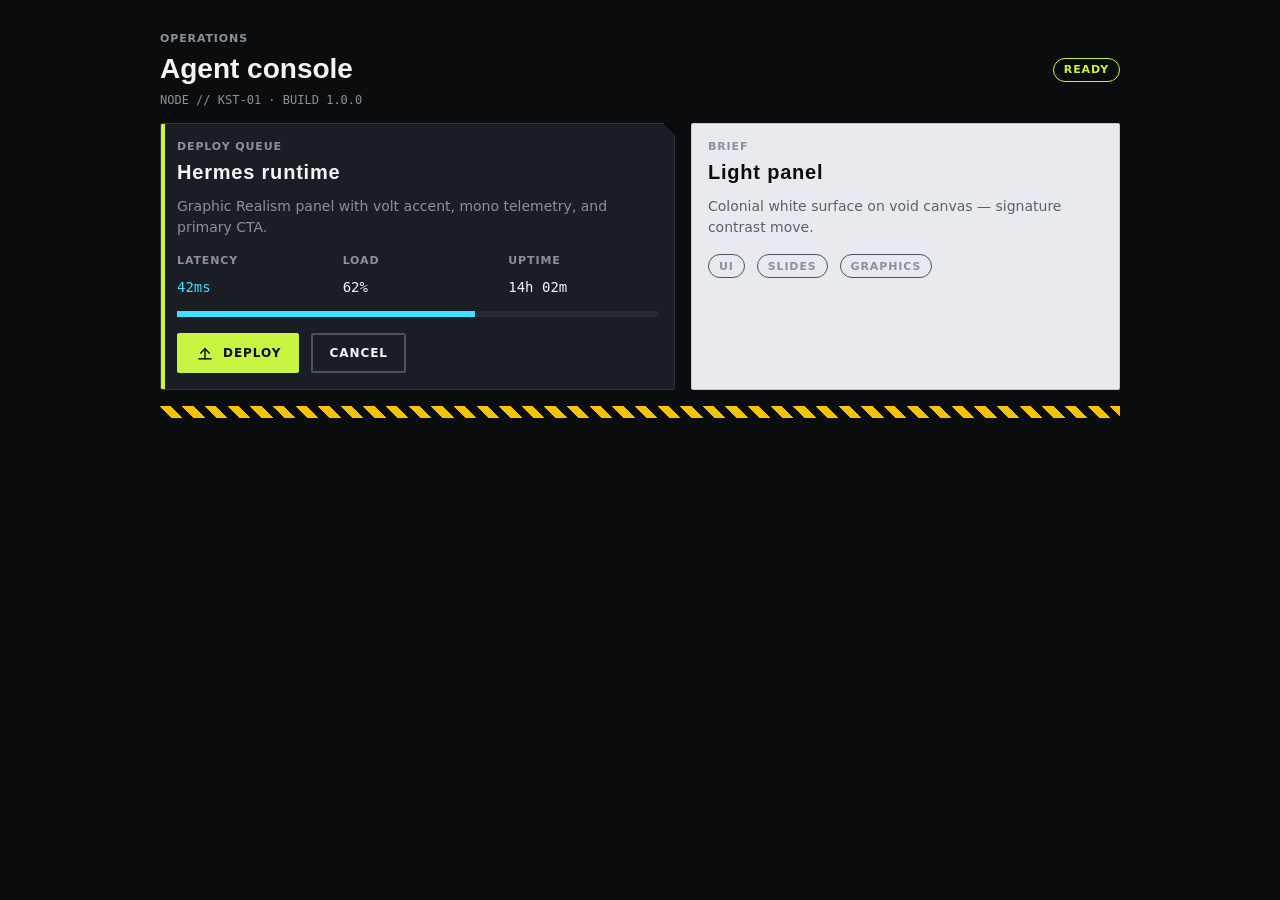
==== examples/ui-panel.html @ a3b9c21b "feat: agents skills, icons, decals, backgrounds, components, examples" ====
<!DOCTYPE html>
<html lang="en">
<head>
  <meta charset="UTF-8" />
  <meta name="viewport" content="width=device-width, initial-scale=1" />
  <title>MGR Example — UI Panel</title>
  <link rel="stylesheet" href="../tokens/tokens.css" />
  <link rel="stylesheet" href="../components/utilities.css" />
  <style>
    * { box-sizing: border-box; }
    body {
      margin: 0;
      min-height: 100vh;
      font-family: var(--mgr-font-ui);
      background: var(--mgr-bg-void);
      color: var(--mgr-ink-on-dark);
      padding: var(--mgr-space-6);
    }
    .layout {
      max-width: 960px;
      margin: 0 auto;
      display: grid;
      gap: var(--mgr-space-4);
      grid-template-columns: 1.2fr 1fr;
    }
    .span-2 { grid-column: 1 / -1; }
    .row { display: flex; gap: var(--mgr-space-3); flex-wrap: wrap; align-items: center; }
    .grid-telem {
      display: grid;
      grid-template-columns: repeat(3, 1fr);
      gap: var(--mgr-space-4);
      margin: var(--mgr-space-4) 0;
    }
    .icon { width: 20px; height: 20px; display: inline-block; }
    h1 { font-family: var(--mgr-font-display); font-size: var(--mgr-fs-2xl); margin: 0 0 var(--mgr-space-2); }
    .meta { font-family: var(--mgr-font-mono); color: var(--mgr-ink-muted); font-size: var(--mgr-fs-sm); }
  </style>
</head>
<body>
  <div class="layout">
    <header class="span-2 row" style="justify-content: space-between;">
      <div>
        <div class="mgr-panel__label">Operations</div>
        <h1>Agent console</h1>
        <div class="meta">NODE // KST-01 · BUILD 1.0.0</div>
      </div>
      <span class="mgr-chip mgr-chip--ready">Ready</span>
    </header>

    <section class="mgr-panel mgr-accent-bar--volt mgr-clip-corner">
      <div class="mgr-panel__label">Deploy queue</div>
      <h2 class="mgr-title">Hermes runtime</h2>
      <p class="mgr-body">Graphic Realism panel with volt accent, mono telemetry, and primary CTA.</p>
      <div class="grid-telem">
        <div class="mgr-telem">
          <span class="mgr-panel__label">Latency</span>
          <span class="mgr-mono" style="color: var(--mgr-accent-cyan);">42ms</span>
        </div>
        <div class="mgr-telem">
          <span class="mgr-panel__label">Load</span>
          <span class="mgr-mono">62%</span>
        </div>
        <div class="mgr-telem">
          <span class="mgr-panel__label">Uptime</span>
          <span class="mgr-mono">14h 02m</span>
        </div>
      </div>
      <div class="mgr-progress" aria-hidden="true"><span style="width:62%"></span></div>
      <div class="row" style="margin-top: var(--mgr-space-4);">
        <button class="mgr-btn mgr-btn--primary">
          <svg class="icon" viewBox="0 0 24 24" fill="none" stroke="currentColor" stroke-width="1.75" stroke-linecap="square" stroke-linejoin="miter"><path d="M12 19V7"/><path d="M7 12l5-5 5 5"/><path d="M5 19h14"/></svg>
          Deploy
        </button>
        <button class="mgr-btn mgr-btn--secondary">Cancel</button>
      </div>
    </section>

    <section class="mgr-panel mgr-panel--light">
      <div class="mgr-panel__label">Brief</div>
      <h2 class="mgr-title" style="color: var(--mgr-ink-primary);">Light panel</h2>
      <p class="mgr-body" style="color: var(--mgr-ink-faint);">Colonial white surface on void canvas — signature contrast move.</p>
      <div class="row" style="margin-top: var(--mgr-space-4);">
        <span class="mgr-chip">UI</span>
        <span class="mgr-chip">Slides</span>
        <span class="mgr-chip">Graphics</span>
      </div>
    </section>

    <div class="span-2 mgr-hazard-bar" role="presentation"></div>
  </div>
</body>
</html>
---- tokens/tokens.css ----
/* Graphic Realism Design Tokens v1.0.0
   https://github.com/Kosetor/graphic-realism-design
*/

:root {
  /* Surfaces */
  --mgr-bg-void: #0b0c0e;
  --mgr-bg-base: #12141a;
  --mgr-bg-panel: #1a1d24;
  --mgr-bg-elevated: #242832;
  --mgr-bg-white: #e8eaef;
  --mgr-bg-frost: #f4f5f7;

  /* Ink */
  --mgr-ink-primary: #0b0c0e;
  --mgr-ink-on-dark: #f4f5f7;
  --mgr-ink-muted: #8b919c;
  --mgr-ink-faint: #5a606c;

  /* Lines */
  --mgr-line: #2e3440;
  --mgr-line-strong: #4a5160;
  --mgr-line-on-light: #c5c9d2;

  /* Accents */
  --mgr-accent-signal: #ff3b4a;
  --mgr-accent-volt: #c8f542;
  --mgr-accent-cyan: #3de0ff;
  --mgr-accent-amber: #ffb020;
  --mgr-accent-violet: #a78bfa;

  /* Hazard */
  --mgr-hazard-a: #0b0c0e;
  --mgr-hazard-b: #f5c400;
  --mgr-hazard-w: #f4f5f7;

  /* Semantic */
  --mgr-ok: #3ddc97;
  --mgr-warn: var(--mgr-accent-amber);
  --mgr-err: var(--mgr-accent-signal);
  --mgr-info: var(--mgr-accent-cyan);

  /* Typography */
  --mgr-font-ui: "Inter", "IBM Plex Sans", "Helvetica Neue", system-ui, sans-serif;
  --mgr-font-display: "Space Grotesk", "Chakra Petch", "DIN Condensed", sans-serif;
  --mgr-font-mono: "IBM Plex Mono", "JetBrains Mono", "Roboto Mono", ui-monospace, monospace;

  --mgr-fs-xs: 11px;
  --mgr-fs-sm: 12px;
  --mgr-fs-md: 14px;
  --mgr-fs-lg: 16px;
  --mgr-fs-xl: 20px;
  --mgr-fs-2xl: 28px;
  --mgr-fs-3xl: 40px;

  --mgr-lh-tight: 1.15;
  --mgr-lh-ui: 1.35;
  --mgr-lh-body: 1.5;

  --mgr-track-display: 0.04em;
  --mgr-track-label: 0.08em;

  /* Space */
  --mgr-space-1: 4px;
  --mgr-space-2: 8px;
  --mgr-space-3: 12px;
  --mgr-space-4: 16px;
  --mgr-space-5: 24px;
  --mgr-space-6: 32px;
  --mgr-space-7: 48px;

  /* Radius */
  --mgr-radius-none: 0;
  --mgr-radius-sm: 2px;
  --mgr-radius-md: 4px;
  --mgr-radius-lg: 8px;
  --mgr-radius-pill: 999px;

  /* Borders & icons */
  --mgr-border: 1px;
  --mgr-border-strong: 2px;
  --mgr-icon-size: 24px;
  --mgr-icon-stroke: 1.75px;
  --mgr-hit: 44px;

  /* Motion */
  --mgr-ease: cubic-bezier(0.2, 0.8, 0.2, 1);
  --mgr-dur-fast: 120ms;
  --mgr-dur-ui: 180ms;
  --mgr-dur-panel: 280ms;
}

@media (prefers-reduced-motion: reduce) {
  :root {
    --mgr-dur-fast: 0ms;
    --mgr-dur-ui: 0ms;
    --mgr-dur-panel: 0ms;
  }
}
---- components/utilities.css ----
/* Graphic Realism utilities — requires tokens/tokens.css */

.mgr-panel {
  background: var(--mgr-bg-panel);
  border: var(--mgr-border) solid var(--mgr-line);
  border-radius: var(--mgr-radius-sm);
  color: var(--mgr-ink-on-dark);
  padding: var(--mgr-space-4);
}

.mgr-panel--light {
  background: var(--mgr-bg-white);
  color: var(--mgr-ink-primary);
  border-color: var(--mgr-line-on-light);
}

.mgr-panel__label {
  font-family: var(--mgr-font-ui);
  font-size: var(--mgr-fs-xs);
  font-weight: 600;
  letter-spacing: var(--mgr-track-label);
  text-transform: uppercase;
  color: var(--mgr-ink-muted);
  margin: 0 0 var(--mgr-space-2);
}

.mgr-title {
  font-family: var(--mgr-font-display);
  font-size: var(--mgr-fs-xl);
  font-weight: 700;
  line-height: var(--mgr-lh-tight);
  letter-spacing: var(--mgr-track-display);
  margin: 0 0 var(--mgr-space-3);
}

.mgr-body {
  font-family: var(--mgr-font-ui);
  font-size: var(--mgr-fs-md);
  line-height: var(--mgr-lh-body);
  color: var(--mgr-ink-muted);
  margin: 0;
}

.mgr-mono {
  font-family: var(--mgr-font-mono);
  font-size: var(--mgr-fs-md);
  font-weight: 500;
  font-variant-numeric: tabular-nums;
}

.mgr-btn {
  display: inline-flex;
  align-items: center;
  justify-content: center;
  gap: var(--mgr-space-2);
  min-height: 40px;
  padding: 0 var(--mgr-space-4);
  border-radius: var(--mgr-radius-sm);
  font-family: var(--mgr-font-ui);
  font-size: var(--mgr-fs-sm);
  font-weight: 700;
  letter-spacing: var(--mgr-track-label);
  text-transform: uppercase;
  cursor: pointer;
  transition:
    background var(--mgr-dur-fast) var(--mgr-ease),
    color var(--mgr-dur-fast) var(--mgr-ease),
    border-color var(--mgr-dur-fast) var(--mgr-ease);
}

.mgr-btn:focus-visible {
  outline: 2px solid var(--mgr-accent-cyan);
  outline-offset: 2px;
}

.mgr-btn--primary {
  background: var(--mgr-accent-volt);
  color: var(--mgr-ink-primary);
  border: var(--mgr-border-strong) solid var(--mgr-accent-volt);
}

.mgr-btn--primary:hover {
  filter: brightness(1.05);
}

.mgr-btn--secondary {
  background: transparent;
  color: var(--mgr-ink-on-dark);
  border: var(--mgr-border-strong) solid var(--mgr-line-strong);
}

.mgr-btn--danger {
  background: var(--mgr-accent-signal);
  color: var(--mgr-ink-on-dark);
  border: var(--mgr-border-strong) solid var(--mgr-accent-signal);
}

.mgr-accent-bar {
  box-shadow: inset 4px 0 0 0 var(--mgr-accent-signal);
}

.mgr-accent-bar--volt {
  box-shadow: inset 4px 0 0 0 var(--mgr-accent-volt);
}

.mgr-accent-bar--cyan {
  box-shadow: inset 4px 0 0 0 var(--mgr-accent-cyan);
}

.mgr-hazard-bar {
  height: 12px;
  background: repeating-linear-gradient(
    45deg,
    var(--mgr-hazard-a) 0 8px,
    var(--mgr-hazard-b) 8px 16px
  );
}

.mgr-clip-corner {
  clip-path: polygon(0 0, calc(100% - 12px) 0, 100% 12px, 100% 100%, 0 100%);
}

.mgr-telem {
  display: flex;
  flex-direction: column;
  gap: var(--mgr-space-1);
}

.mgr-progress {
  height: 6px;
  background: var(--mgr-bg-elevated);
  border-radius: var(--mgr-radius-none);
  overflow: hidden;
}

.mgr-progress > span {
  display: block;
  height: 100%;
  background: var(--mgr-accent-cyan);
}

.mgr-chip {
  display: inline-flex;
  align-items: center;
  gap: 6px;
  min-height: 24px;
  padding: 0 10px;
  border-radius: var(--mgr-radius-pill);
  border: 1px solid var(--mgr-line-strong);
  font-size: var(--mgr-fs-xs);
  font-weight: 600;
  letter-spacing: var(--mgr-track-label);
  text-transform: uppercase;
  color: var(--mgr-ink-muted);
}

.mgr-chip--ready {
  border-color: var(--mgr-accent-volt);
  color: var(--mgr-accent-volt);
}
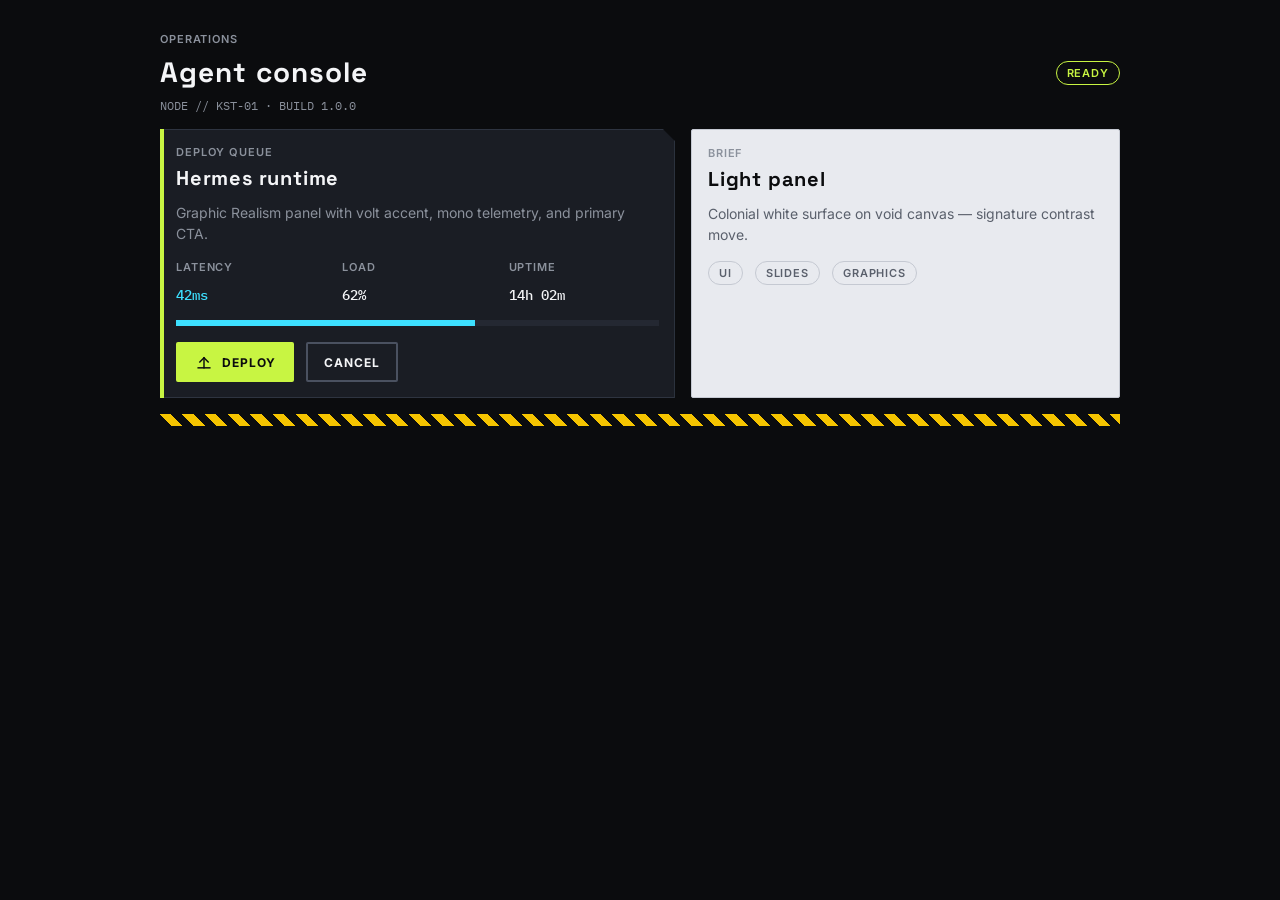
==== commit d1a67f16: "fix: fonts, corner chrome, self-contained demos, GitHub Pages" ====
--- a/examples/ui-panel.html
+++ b/examples/ui-panel.html
@@ -4,6 +4,9 @@
   <meta charset="UTF-8" />
   <meta name="viewport" content="width=device-width, initial-scale=1" />
   <title>MGR Example — UI Panel</title>
+  <link rel="preconnect" href="https://fonts.googleapis.com" />
+  <link rel="preconnect" href="https://fonts.gstatic.com" crossorigin />
+  <link href="https://fonts.googleapis.com/css2?family=IBM+Plex+Mono:wght@500;600&family=Inter:wght@400;500;600;700&family=Space+Grotesk:wght@600;700&display=swap" rel="stylesheet" />
   <link rel="stylesheet" href="../tokens/tokens.css" />
   <link rel="stylesheet" href="../components/utilities.css" />
   <style>
@@ -31,9 +34,21 @@
       gap: var(--mgr-space-4);
       margin: var(--mgr-space-4) 0;
     }
-    .icon { width: 20px; height: 20px; display: inline-block; }
-    h1 { font-family: var(--mgr-font-display); font-size: var(--mgr-fs-2xl); margin: 0 0 var(--mgr-space-2); }
-    .meta { font-family: var(--mgr-font-mono); color: var(--mgr-ink-muted); font-size: var(--mgr-fs-sm); }
+    .icon { width: 20px; height: 20px; display: inline-block; flex-shrink: 0; }
+    h1 {
+      font-family: var(--mgr-font-display);
+      font-size: var(--mgr-fs-2xl);
+      margin: 0 0 var(--mgr-space-2);
+      letter-spacing: var(--mgr-track-display);
+    }
+    .meta {
+      font-family: var(--mgr-font-mono);
+      color: var(--mgr-ink-muted);
+      font-size: var(--mgr-fs-sm);
+    }
+    @media (max-width: 720px) {
+      .layout { grid-template-columns: 1fr; }
+    }
   </style>
 </head>
 <body>
@@ -67,18 +82,18 @@
       </div>
       <div class="mgr-progress" aria-hidden="true"><span style="width:62%"></span></div>
       <div class="row" style="margin-top: var(--mgr-space-4);">
-        <button class="mgr-btn mgr-btn--primary">
-          <svg class="icon" viewBox="0 0 24 24" fill="none" stroke="currentColor" stroke-width="1.75" stroke-linecap="square" stroke-linejoin="miter"><path d="M12 19V7"/><path d="M7 12l5-5 5 5"/><path d="M5 19h14"/></svg>
+        <button class="mgr-btn mgr-btn--primary" type="button">
+          <svg class="icon" viewBox="0 0 24 24" fill="none" stroke="currentColor" stroke-width="1.75" stroke-linecap="square" stroke-linejoin="miter" aria-hidden="true"><path d="M12 19V7"/><path d="M7 12l5-5 5 5"/><path d="M5 19h14"/></svg>
           Deploy
         </button>
-        <button class="mgr-btn mgr-btn--secondary">Cancel</button>
+        <button class="mgr-btn mgr-btn--secondary" type="button">Cancel</button>
       </div>
     </section>
 
     <section class="mgr-panel mgr-panel--light">
       <div class="mgr-panel__label">Brief</div>
-      <h2 class="mgr-title" style="color: var(--mgr-ink-primary);">Light panel</h2>
-      <p class="mgr-body" style="color: var(--mgr-ink-faint);">Colonial white surface on void canvas — signature contrast move.</p>
+      <h2 class="mgr-title">Light panel</h2>
+      <p class="mgr-body">Colonial white surface on void canvas — signature contrast move.</p>
       <div class="row" style="margin-top: var(--mgr-space-4);">
         <span class="mgr-chip">UI</span>
         <span class="mgr-chip">Slides</span>
--- a/components/utilities.css
+++ b/components/utilities.css
@@ -1,6 +1,7 @@
 /* Graphic Realism utilities — requires tokens/tokens.css */
 
 .mgr-panel {
+  position: relative;
   background: var(--mgr-bg-panel);
   border: var(--mgr-border) solid var(--mgr-line);
   border-radius: var(--mgr-radius-sm);
@@ -12,6 +13,55 @@
   background: var(--mgr-bg-white);
   color: var(--mgr-ink-primary);
   border-color: var(--mgr-line-on-light);
+}
+
+/* Corner cut: clip-path + inset shadow so the edge stays clean (no torn border) */
+.mgr-clip-corner {
+  border: none;
+  border-radius: 0;
+  clip-path: polygon(0 0, calc(100% - 12px) 0, 100% 12px, 100% 100%, 0 100%);
+  box-shadow: inset 0 0 0 1px var(--mgr-line);
+}
+
+.mgr-panel--light.mgr-clip-corner {
+  box-shadow: inset 0 0 0 1px var(--mgr-line-on-light);
+}
+
+/* Accent bars combine with optional corner chrome via layered inset shadows */
+.mgr-accent-bar {
+  box-shadow:
+    inset 4px 0 0 0 var(--mgr-accent-signal),
+    inset 0 0 0 1px var(--mgr-line);
+}
+
+.mgr-accent-bar--volt {
+  box-shadow:
+    inset 4px 0 0 0 var(--mgr-accent-volt),
+    inset 0 0 0 1px var(--mgr-line);
+}
+
+.mgr-accent-bar--cyan {
+  box-shadow:
+    inset 4px 0 0 0 var(--mgr-accent-cyan),
+    inset 0 0 0 1px var(--mgr-line);
+}
+
+.mgr-clip-corner.mgr-accent-bar {
+  box-shadow:
+    inset 4px 0 0 0 var(--mgr-accent-signal),
+    inset 0 0 0 1px var(--mgr-line);
+}
+
+.mgr-clip-corner.mgr-accent-bar--volt {
+  box-shadow:
+    inset 4px 0 0 0 var(--mgr-accent-volt),
+    inset 0 0 0 1px var(--mgr-line);
+}
+
+.mgr-clip-corner.mgr-accent-bar--cyan {
+  box-shadow:
+    inset 4px 0 0 0 var(--mgr-accent-cyan),
+    inset 0 0 0 1px var(--mgr-line);
 }
 
 .mgr-panel__label {
@@ -65,7 +115,8 @@
   transition:
     background var(--mgr-dur-fast) var(--mgr-ease),
     color var(--mgr-dur-fast) var(--mgr-ease),
-    border-color var(--mgr-dur-fast) var(--mgr-ease);
+    border-color var(--mgr-dur-fast) var(--mgr-ease),
+    filter var(--mgr-dur-fast) var(--mgr-ease);
 }
 
 .mgr-btn:focus-visible {
@@ -89,22 +140,14 @@
   border: var(--mgr-border-strong) solid var(--mgr-line-strong);
 }
 
+.mgr-btn--secondary:hover {
+  border-color: var(--mgr-ink-muted);
+}
+
 .mgr-btn--danger {
   background: var(--mgr-accent-signal);
   color: var(--mgr-ink-on-dark);
   border: var(--mgr-border-strong) solid var(--mgr-accent-signal);
-}
-
-.mgr-accent-bar {
-  box-shadow: inset 4px 0 0 0 var(--mgr-accent-signal);
-}
-
-.mgr-accent-bar--volt {
-  box-shadow: inset 4px 0 0 0 var(--mgr-accent-volt);
-}
-
-.mgr-accent-bar--cyan {
-  box-shadow: inset 4px 0 0 0 var(--mgr-accent-cyan);
 }
 
 .mgr-hazard-bar {
@@ -114,10 +157,6 @@
     var(--mgr-hazard-a) 0 8px,
     var(--mgr-hazard-b) 8px 16px
   );
-}
-
-.mgr-clip-corner {
-  clip-path: polygon(0 0, calc(100% - 12px) 0, 100% 12px, 100% 100%, 0 100%);
 }
 
 .mgr-telem {
@@ -158,3 +197,13 @@
   border-color: var(--mgr-accent-volt);
   color: var(--mgr-accent-volt);
 }
+
+/* Chips on light surfaces */
+.mgr-panel--light .mgr-chip {
+  border-color: var(--mgr-line-on-light);
+  color: var(--mgr-ink-faint);
+}
+
+.mgr-panel--light .mgr-body {
+  color: var(--mgr-ink-faint);
+}
